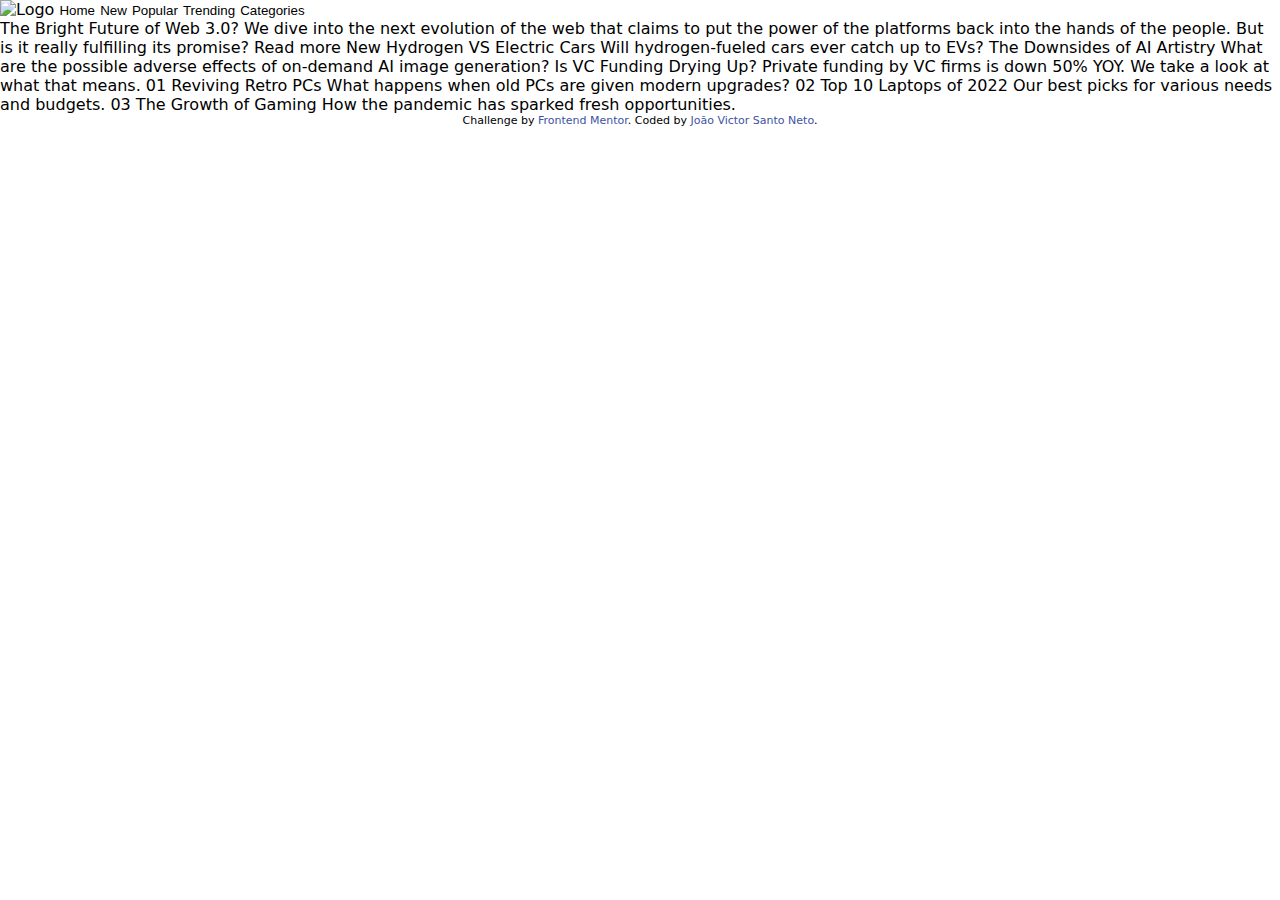
==== HTML/index.html @ a40088ef "The buttons of header was been created" ====
<!DOCTYPE html>
<html lang="en">
<head>
  <meta charset="UTF-8">
  <meta name="viewport" content="width=device-width, initial-scale=1.0"> <!-- displays site properly based on user's device -->

  <link rel="icon" type="image/png" sizes="32x32" href="./images/favicon-32x32.png">
  <link rel="stylesheet" href="../CSS/reset.css">
  <link rel="stylesheet" href="../CSS/global.css">
  <link rel="stylesheet" href="../CSS/button.css">

  <title>Frontend Mentor | News homepage</title>

  <!-- Feel free to remove these styles or customise in your own stylesheet 👍 -->
  <style>
    .attribution { font-size: 11px; text-align: center; }
    .attribution a { color: hsl(228, 45%, 44%); }
  </style>
</head>
<body>

  <header class="header">

      <img src="../images/logo.svg" alt="Logo">
    <span class="header header-buttons">
      <button class="btn-header">Home</button> 
      <button class="btn-header">New</button> 
      <button class="btn-header">Popular</button> 
      <button class="btn-header">Trending</button> 
      <button class="btn-header">Categories</button> 
    </span>

  </header>

  The Bright Future of Web 3.0?

  We dive into the next evolution of the web that claims to put the power of the platforms back into the hands of the people. 
  But is it really fulfilling its promise?

  Read more

  New 

  Hydrogen VS Electric Cars
  Will hydrogen-fueled cars ever catch up to EVs?

  The Downsides of AI Artistry
  What are the possible adverse effects of on-demand AI image generation?

  Is VC Funding Drying Up?
  Private funding by VC firms is down 50% YOY. We take a look at what that means.

  01
  Reviving Retro PCs
  What happens when old PCs are given modern upgrades?

  02
  Top 10 Laptops of 2022
  Our best picks for various needs and budgets.

  03
  The Growth of Gaming
  How the pandemic has sparked fresh opportunities.
  
  <div class="attribution">
    Challenge by <a href="https://www.frontendmentor.io?ref=challenge" target="_blank">Frontend Mentor</a>. 
    Coded by <a href="#">João Victor Santo Neto</a>.
  </div>
</body>
</html>
---- CSS/global.css ----
html{
    font-family: system-ui, -apple-system, 
    BlinkMacSystemFont, 'Segoe UI', 
    Roboto, Oxygen, Ubuntu, Cantarell, 
    'Open Sans', 'Helvetica Neue', 
    sans-serif;
}

a
{
    text-decoration: none;
    text-decoration-color: none;
    color: inherit;
}
---- CSS/button.css ----
.btn-header{
    border-style: none;
    background-color: #fff;
    

}
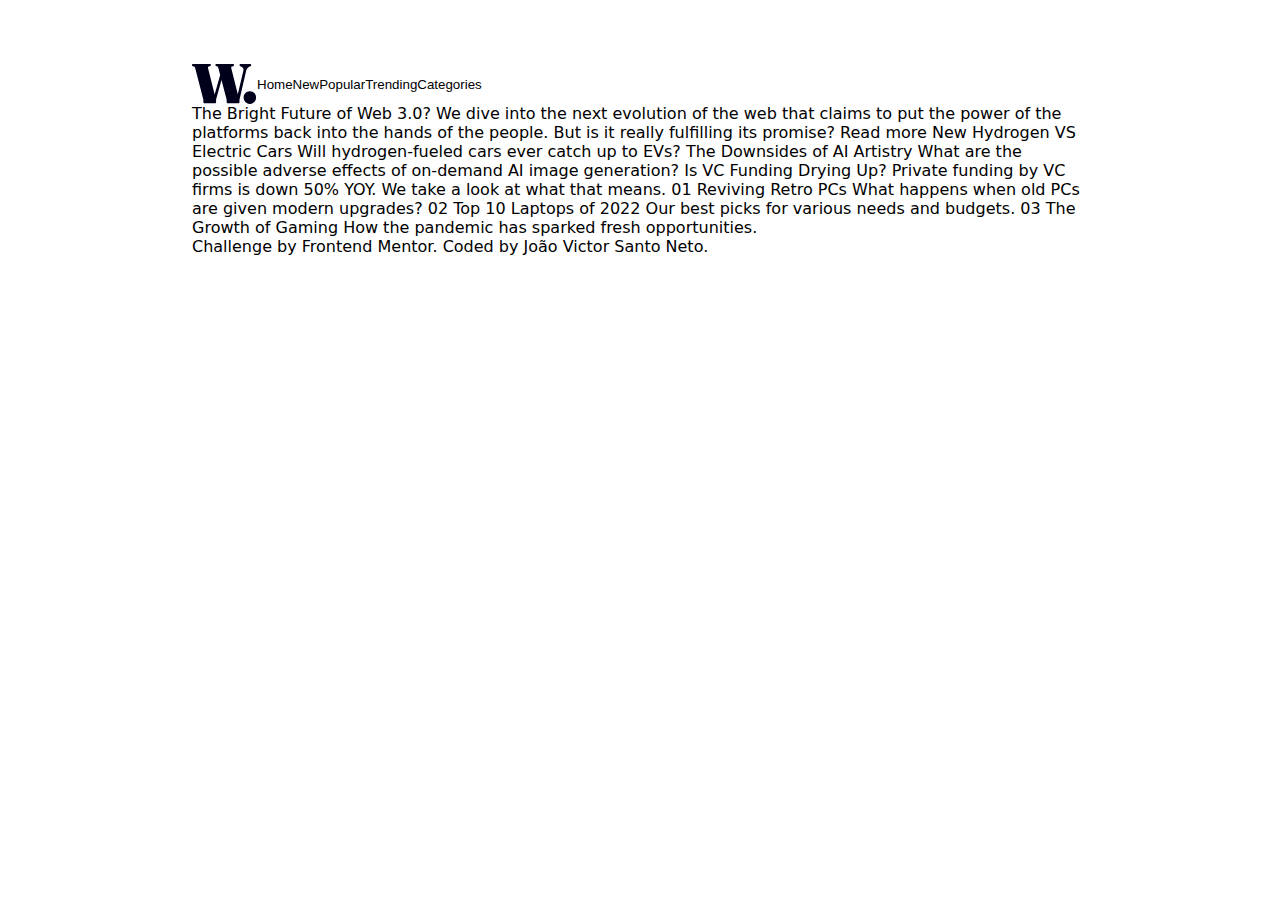
==== commit f65f5d5d: "Header was been started" ====
--- a/HTML/index.html
+++ b/HTML/index.html
@@ -8,29 +8,30 @@
   <link rel="stylesheet" href="../CSS/reset.css">
   <link rel="stylesheet" href="../CSS/global.css">
   <link rel="stylesheet" href="../CSS/button.css">
+  <link rel="stylesheet" href="../CSS/header.css">
 
   <title>Frontend Mentor | News homepage</title>
 
   <!-- Feel free to remove these styles or customise in your own stylesheet 👍 -->
-  <style>
+  <!-- <style>
     .attribution { font-size: 11px; text-align: center; }
     .attribution a { color: hsl(228, 45%, 44%); }
-  </style>
+  </style>-->
 </head>
 <body>
 
   <header class="header">
+        <svg width="65" height="40" xmlns="http://www.w3.org/2000/svg"><path d="M23.016 39.2c.317 0 .574-.093.77-.28.196-.187.294-.457.294-.812v-1.82c0-.448.033-.84.098-1.176.065-.336.145-.663.238-.98l5.09-18.122 4.822 18.57c.112.384.193.682.243.895l.023.099c.047.215.07.453.07.714v1.82c0 .355.098.625.294.812.196.187.453.28.77.28h10.696c.299 0 .55-.093.756-.28.205-.187.308-.457.308-.812v-1.82c0-.373.023-.705.07-.994.047-.29.135-.677.266-1.162L54.04 7.224c.299-1.25.765-2.254 1.4-3.01.635-.756 1.363-1.311 2.184-1.666l.672-.308c.336-.168.574-.331.714-.49.14-.159.21-.369.21-.63 0-.336-.117-.607-.35-.812C58.637.103 58.287 0 57.82 0h-8.904c-.467 0-.817.103-1.05.308-.233.205-.35.476-.35.812 0 .261.06.471.182.63.121.159.313.303.574.434l.616.224c1.12.41 1.871.999 2.254 1.764s.453 1.661.21 2.688l-5.535 23.486-6.477-25.81c-.133-.58-.17-1.018-.11-1.31l.026-.104c.093-.29.317-.49.672-.602l1.232-.336c.299-.112.518-.257.658-.434a.986.986 0 0 0 .21-.63c0-.355-.112-.63-.336-.826C41.468.098 41.122 0 40.656 0H24.78c-.448 0-.789.098-1.022.294-.233.196-.35.471-.35.826 0 .224.06.415.182.574.121.159.322.294.602.406l1.176.42c.261.093.462.243.602.448.14.205.294.607.462 1.204l1.751 6.742-5.553 19.475L16.128 4.48c-.147-.49-.194-.898-.14-1.223l.028-.135c.093-.345.327-.574.7-.686l1.456-.336c.504-.168.756-.504.756-1.008 0-.336-.112-.602-.336-.798C18.368.098 18.022 0 17.556 0H1.344C.896 0 .56.098.336.294.112.49 0 .756 0 1.092c0 .224.056.434.168.63.112.196.29.35.532.462l1.232.392c.355.13.625.308.812.532.187.224.345.579.476 1.064l7.84 30.408c.112.43.191.751.238.966.047.215.07.462.07.742v1.82c0 .355.103.625.308.812.205.187.467.28.784.28h10.556Zm34.804.7c1.195 0 2.263-.29 3.206-.868a6.338 6.338 0 0 0 2.24-2.338c.55-.98.826-2.04.826-3.178 0-1.157-.275-2.212-.826-3.164a6.325 6.325 0 0 0-2.24-2.282c-.943-.57-2.011-.854-3.206-.854-1.157 0-2.207.285-3.15.854a6.325 6.325 0 0 0-2.24 2.282c-.55.952-.826 2.007-.826 3.164 0 1.139.275 2.198.826 3.178.55.98 1.297 1.76 2.24 2.338.943.579 1.993.868 3.15.868Z" fill="#00001A"/></svg>
+        <div class="header header-buttons">
+          <button class="header-item btn-header">Home</button> 
+          <button class="header-item btn-header">New</button> 
+          <button class="header-item btn-header">Popular</button> 
+          <button class="header-item btn-header">Trending</button> 
+          <button class="header-item btn-header">Categories</button> 
+        </div>
+  </header>
 
-      <img src="../images/logo.svg" alt="Logo">
-    <span class="header header-buttons">
-      <button class="btn-header">Home</button> 
-      <button class="btn-header">New</button> 
-      <button class="btn-header">Popular</button> 
-      <button class="btn-header">Trending</button> 
-      <button class="btn-header">Categories</button> 
-    </span>
-
-  </header>
+  <main>
 
   The Bright Future of Web 3.0?
 
@@ -61,6 +62,8 @@
   03
   The Growth of Gaming
   How the pandemic has sparked fresh opportunities.
+
+</main>
   
   <div class="attribution">
     Challenge by <a href="https://www.frontendmentor.io?ref=challenge" target="_blank">Frontend Mentor</a>. 
--- a/CSS/global.css
+++ b/CSS/global.css
@@ -12,3 +12,10 @@
     text-decoration-color: none;
     color: inherit;
 }
+
+body{
+    padding-left: 15%;
+    padding-right: 15%;
+    padding-top: 5%;
+    padding-bottom: 8%;
+}
--- a/CSS/button.css
+++ b/CSS/button.css
@@ -1,6 +1,5 @@
 .btn-header{
     border-style: none;
     background-color: #fff;
-    
-
+    cursor: pointer;
 }--- a/CSS/header.css
+++ b/CSS/header.css
@@ -0,0 +1,18 @@
+.header{
+    display: flex;
+    flex-direction: row;
+}
+
+.header-buttons01{
+    flex: 50%;
+}
+
+.header-buttons {
+    flex: 1;
+    flex-wrap: wrap;
+    flex-grow: 100%;
+}
+
+.header-item{
+    flex-basis: auto;
+}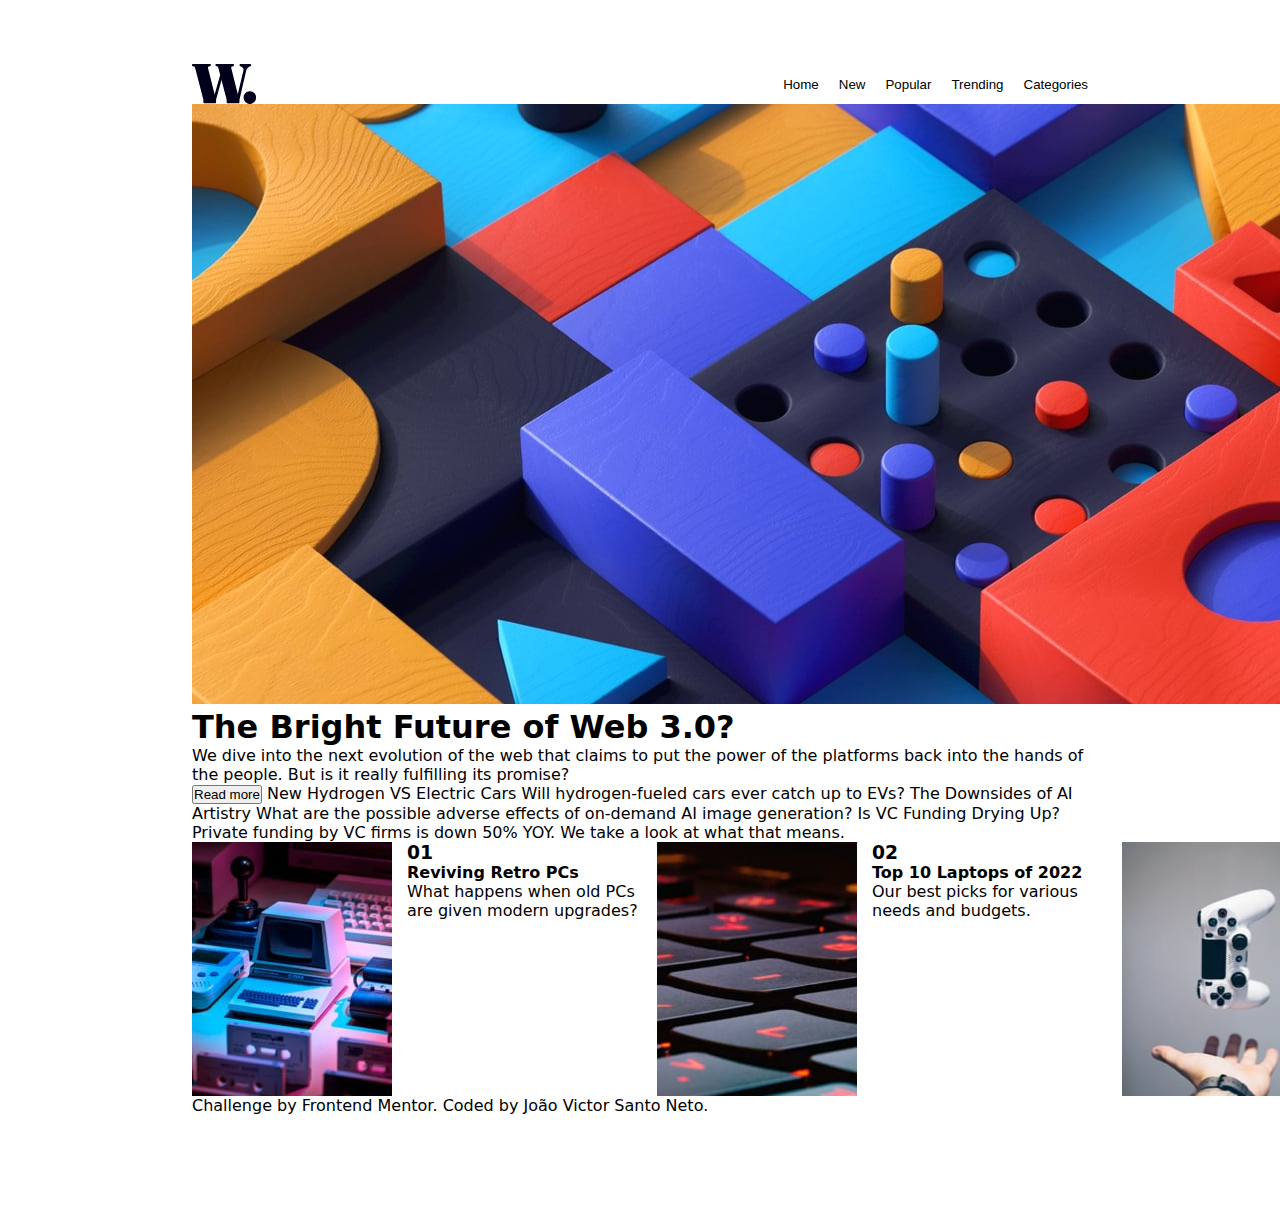
==== commit ab46bb66: "Footer was been started, the display flex was used to align the itens. In main, the structure almost" ====
--- a/HTML/index.html
+++ b/HTML/index.html
@@ -9,6 +9,7 @@
   <link rel="stylesheet" href="../CSS/global.css">
   <link rel="stylesheet" href="../CSS/button.css">
   <link rel="stylesheet" href="../CSS/header.css">
+  <link rel="stylesheet" href="../CSS/main.css">
 
   <title>Frontend Mentor | News homepage</title>
 
@@ -33,37 +34,59 @@
 
   <main>
 
-  The Bright Future of Web 3.0?
+    <img src="../assets/images/image-web-3-desktop.jpg" alt="image-web-3-desktop">
 
-  We dive into the next evolution of the web that claims to put the power of the platforms back into the hands of the people. 
-  But is it really fulfilling its promise?
+    <h1>The Bright Future of Web 3.0?</h1> 
 
-  Read more
+    <p> We dive into the next evolution of the web that claims to put the power of the platforms back into the hands of the people. 
+      But is it really fulfilling its promise? </p> 
 
-  New 
+    <button>Read more</button> 
 
-  Hydrogen VS Electric Cars
-  Will hydrogen-fueled cars ever catch up to EVs?
+    New 
 
-  The Downsides of AI Artistry
-  What are the possible adverse effects of on-demand AI image generation?
+    Hydrogen VS Electric Cars
+    Will hydrogen-fueled cars ever catch up to EVs?
 
-  Is VC Funding Drying Up?
-  Private funding by VC firms is down 50% YOY. We take a look at what that means.
+    The Downsides of AI Artistry
+    What are the possible adverse effects of on-demand AI image generation?
 
-  01
-  Reviving Retro PCs
-  What happens when old PCs are given modern upgrades?
+    Is VC Funding Drying Up?
+    Private funding by VC firms is down 50% YOY. We take a look at what that means.
+  
+  </main>
+  
+  <footer class="footer">
+      <div class="footer footer-pcs-reto">
+        <img src="../assets/images/image-retro-pcs.jpg" alt="image-retro-pcs">
+      <span class="footer-descricao">
+        <h3>01</h3> 
+        <a href="#"><h4> Reviving Retro PCs </h4></a> 
+        <p class="footer-txt">What happens when old PCs are given modern upgrades?</p> 
+      </span>
+      </div>
 
-  02
-  Top 10 Laptops of 2022
-  Our best picks for various needs and budgets.
+      <div class="footer footer-laptops">
+        <img src="../assets/images/image-top-laptops.jpg" alt="image-top-laptops">
+      <span class="footer-descricao">
+        <h3>02</h3> 
+        <a href="#"><h4>Top 10 Laptops of 2022</h4></a> 
+        <p class="footer-txt">Our best picks for various needs and budgets.</p> 
+      </span>
+      </div> 
 
-  03
-  The Growth of Gaming
-  How the pandemic has sparked fresh opportunities.
+      <div class="footer footer-gaming-growth">
+        <img src="../assets/images/image-gaming-growth.jpg" alt="image-gaming-growth.jpg">
+      <span class="footer-descricao"> 
+        <h3>03</h3> 
+        <a href="#"><h4>The Growth of Gaming</h4></a> 
+        <p class="footer-txt">How the pandemic has sparked fresh opportunities.</p> 
+      </span>
+      </div>
+      
+    </footer>
 
-</main>
+
   
   <div class="attribution">
     Challenge by <a href="https://www.frontendmentor.io?ref=challenge" target="_blank">Frontend Mentor</a>. 
--- a/CSS/header.css
+++ b/CSS/header.css
@@ -1,18 +1,16 @@
 .header{
     display: flex;
     flex-direction: row;
-}
+    flex: auto;
 
-.header-buttons01{
-    flex: 50%;
 }
 
 .header-buttons {
-    flex: 1;
-    flex-wrap: wrap;
-    flex-grow: 100%;
+       justify-content: flex-end;
+       gap: 20px;
+       
 }
 
 .header-item{
-    flex-basis: auto;
+    
 }--- a/CSS/main.css
+++ b/CSS/main.css
@@ -0,0 +1,14 @@
+.footer{
+    display: flex;
+    flex-direction: row;   
+    justify-content: space-between;
+}
+
+.footer-txt{
+    inline-size: 250px;
+    
+}
+
+.footer-descricao{
+    padding-left: 15px;
+}
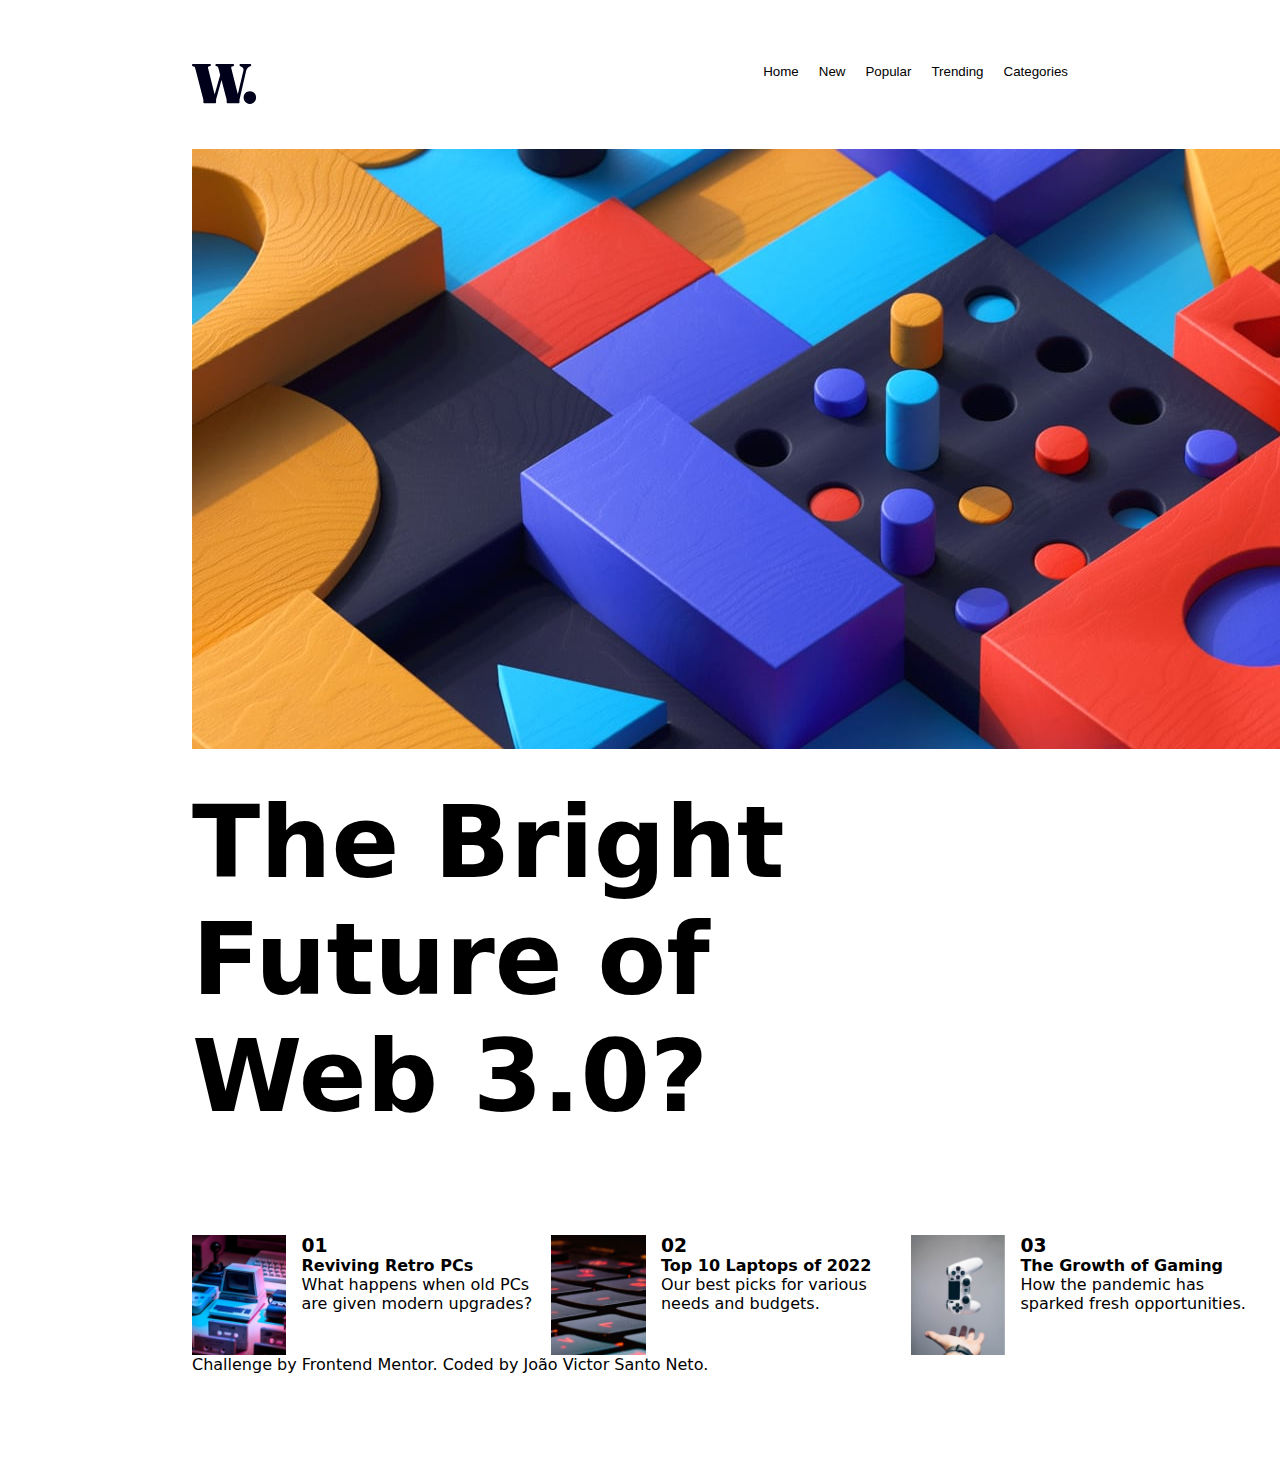
==== commit 71c7304f: "Main was finished aand the responsiveness was created for max-width 768px" ====
--- a/HTML/index.html
+++ b/HTML/index.html
@@ -24,41 +24,55 @@
   <header class="header">
         <svg width="65" height="40" xmlns="http://www.w3.org/2000/svg"><path d="M23.016 39.2c.317 0 .574-.093.77-.28.196-.187.294-.457.294-.812v-1.82c0-.448.033-.84.098-1.176.065-.336.145-.663.238-.98l5.09-18.122 4.822 18.57c.112.384.193.682.243.895l.023.099c.047.215.07.453.07.714v1.82c0 .355.098.625.294.812.196.187.453.28.77.28h10.696c.299 0 .55-.093.756-.28.205-.187.308-.457.308-.812v-1.82c0-.373.023-.705.07-.994.047-.29.135-.677.266-1.162L54.04 7.224c.299-1.25.765-2.254 1.4-3.01.635-.756 1.363-1.311 2.184-1.666l.672-.308c.336-.168.574-.331.714-.49.14-.159.21-.369.21-.63 0-.336-.117-.607-.35-.812C58.637.103 58.287 0 57.82 0h-8.904c-.467 0-.817.103-1.05.308-.233.205-.35.476-.35.812 0 .261.06.471.182.63.121.159.313.303.574.434l.616.224c1.12.41 1.871.999 2.254 1.764s.453 1.661.21 2.688l-5.535 23.486-6.477-25.81c-.133-.58-.17-1.018-.11-1.31l.026-.104c.093-.29.317-.49.672-.602l1.232-.336c.299-.112.518-.257.658-.434a.986.986 0 0 0 .21-.63c0-.355-.112-.63-.336-.826C41.468.098 41.122 0 40.656 0H24.78c-.448 0-.789.098-1.022.294-.233.196-.35.471-.35.826 0 .224.06.415.182.574.121.159.322.294.602.406l1.176.42c.261.093.462.243.602.448.14.205.294.607.462 1.204l1.751 6.742-5.553 19.475L16.128 4.48c-.147-.49-.194-.898-.14-1.223l.028-.135c.093-.345.327-.574.7-.686l1.456-.336c.504-.168.756-.504.756-1.008 0-.336-.112-.602-.336-.798C18.368.098 18.022 0 17.556 0H1.344C.896 0 .56.098.336.294.112.49 0 .756 0 1.092c0 .224.056.434.168.63.112.196.29.35.532.462l1.232.392c.355.13.625.308.812.532.187.224.345.579.476 1.064l7.84 30.408c.112.43.191.751.238.966.047.215.07.462.07.742v1.82c0 .355.103.625.308.812.205.187.467.28.784.28h10.556Zm34.804.7c1.195 0 2.263-.29 3.206-.868a6.338 6.338 0 0 0 2.24-2.338c.55-.98.826-2.04.826-3.178 0-1.157-.275-2.212-.826-3.164a6.325 6.325 0 0 0-2.24-2.282c-.943-.57-2.011-.854-3.206-.854-1.157 0-2.207.285-3.15.854a6.325 6.325 0 0 0-2.24 2.282c-.55.952-.826 2.007-.826 3.164 0 1.139.275 2.198.826 3.178.55.98 1.297 1.76 2.24 2.338.943.579 1.993.868 3.15.868Z" fill="#00001A"/></svg>
         <div class="header header-buttons">
-          <button class="header-item btn-header">Home</button> 
-          <button class="header-item btn-header">New</button> 
-          <button class="header-item btn-header">Popular</button> 
-          <button class="header-item btn-header">Trending</button> 
-          <button class="header-item btn-header">Categories</button> 
+          <button class="btn-header">Home</button> 
+          <button class="btn-header">New</button> 
+          <button class="btn-header">Popular</button> 
+          <button class="btn-header">Trending</button> 
+          <button class="btn-header">Categories</button> 
         </div>
   </header>
 
-  <main>
+  <main class="main">
+    <div class="main-block-01">
+      <img src="../assets/images/image-web-3-desktop.jpg" alt="image-web-3-desktop" class="image-main">
+      <div class="main-block-01-txt">
+          <h1 class="main-txt-h1">The Bright Future of Web 3.0?</h1> 
+        <span>
+          <p class="main-txt"> We dive into the next evolution of the web that claims to put the power of the platforms back into the hands of the people. 
+            But is it really fulfilling its promise? </p> 
+          <button class="btn-main">READ MORE</button> 
+        </span>
+      </div>
+    </div>
+    <div class="main-block-02">
+     <!--<div class="main-block-02 main-block-02-content">--> 
+        <div class="main-block-02-content-detail main-block-02-content">
 
-    <img src="../assets/images/image-web-3-desktop.jpg" alt="image-web-3-desktop">
+          <p class="main-block-02-color01"> New </p>
+          <p class="main-block-02-color02"> Hydrogen VS Electric Cars</p>
+          <p class="main-block-02-color03"> Will hydrogen-fueled cars ever catch up to EVs?</p>
 
-    <h1>The Bright Future of Web 3.0?</h1> 
+        </div>
+        <div class="main-block-02-content-detail main-block-02-content">
 
-    <p> We dive into the next evolution of the web that claims to put the power of the platforms back into the hands of the people. 
-      But is it really fulfilling its promise? </p> 
+          <p class="main-block-02-color02"> The Downsides of AI Artistry</p>
+          <p class="main-block-02-color03"> What are the possible adverse effects of on-demand AI image generation?</p>
 
-    <button>Read more</button> 
+        </div>
+        <div class="main-block-02-content">
 
-    New 
+        <p class="main-block-02-color02"> Is VC Funding Drying Up? </p>
+        <p class="main-block-02-color03"> Private funding by VC firms is down 50% YOY. We take a look at what that means. </p>
 
-    Hydrogen VS Electric Cars
-    Will hydrogen-fueled cars ever catch up to EVs?
-
-    The Downsides of AI Artistry
-    What are the possible adverse effects of on-demand AI image generation?
-
-    Is VC Funding Drying Up?
-    Private funding by VC firms is down 50% YOY. We take a look at what that means.
+        </div>
+       <!--</div>-->
+   </div>
   
   </main>
   
   <footer class="footer">
-      <div class="footer footer-pcs-reto">
-        <img src="../assets/images/image-retro-pcs.jpg" alt="image-retro-pcs">
+      <div class="footer-content footer-pcs-reto">
+        <img src="../assets/images/image-retro-pcs.jpg" alt="image-retro-pcs" class="image-footer">
       <span class="footer-descricao">
         <h3>01</h3> 
         <a href="#"><h4> Reviving Retro PCs </h4></a> 
@@ -66,8 +80,8 @@
       </span>
       </div>
 
-      <div class="footer footer-laptops">
-        <img src="../assets/images/image-top-laptops.jpg" alt="image-top-laptops">
+      <div class="footer-content footer-laptops">
+        <img src="../assets/images/image-top-laptops.jpg" alt="image-top-laptops" class="image-footer">
       <span class="footer-descricao">
         <h3>02</h3> 
         <a href="#"><h4>Top 10 Laptops of 2022</h4></a> 
@@ -75,8 +89,8 @@
       </span>
       </div> 
 
-      <div class="footer footer-gaming-growth">
-        <img src="../assets/images/image-gaming-growth.jpg" alt="image-gaming-growth.jpg">
+      <div class="footer-content footer-gaming-growth">
+        <img src="../assets/images/image-gaming-growth.jpg" alt="image-gaming-growth.jpg" class="image-footer">
       <span class="footer-descricao"> 
         <h3>03</h3> 
         <a href="#"><h4>The Growth of Gaming</h4></a> 
--- a/CSS/button.css
+++ b/CSS/button.css
@@ -2,4 +2,26 @@
     border-style: none;
     background-color: #fff;
     cursor: pointer;
+}
+
+.btn-header:hover{
+    color:  rgba(228, 61, 75, 0.89);
+}
+
+.btn-main{
+    font-size:medium;
+    color: rgba(255, 255, 255, 0.842);
+    background-color: rgba(231, 43, 59, 0.89);
+    border-style: none;
+    padding-top: 8px;
+    padding-bottom: 8px;
+    padding-left: 18px;
+    padding-right: 18px;
+    cursor: pointer;
+
+}
+
+.btn-main:hover{
+    background-color: rgba(160, 126, 129, 0.89);
+
 }--- a/CSS/header.css
+++ b/CSS/header.css
@@ -1,7 +1,15 @@
+.header::after
+{
+    content: '';
+    clear: both;
+    display: table;
+}  
+
 .header{
     display: flex;
     flex-direction: row;
     flex: auto;
+    margin-bottom: 35px;
 
 }
 
@@ -11,6 +19,8 @@
        
 }
 
-.header-item{
+@media only screen (max-width:768px){
     
-}+}
+
+
--- a/CSS/main.css
+++ b/CSS/main.css
@@ -1,7 +1,124 @@
+.main::after
+{
+    content: '';
+    clear: both;
+    display: table;
+}
+
+.main{
+    display: flex;
+    flex-direction: row;
+    justify-content: space-between;
+    flex: auto;
+    gap: 25px;
+    margin-bottom: 100px;
+}
+
+.main-block-01{
+    display: flex;
+    flex-direction: column;
+    flex: auto;
+}
+
+.main-block-01-txt{
+    display: flex;
+    flex-direction: row;
+    flex: auto;
+    padding-top: 35px;
+    flex-wrap: wrap;
+    justify-content: space-between;
+}
+
+.main-txt{
+    inline-size: 350px;
+    padding-bottom: 10px;
+    flex: 100%;
+}
+
+.main-txt-h1{
+    font-size: 100px;
+    inline-size: 600px;
+}
+
+.main-block-02{
+    display: flex;
+    flex-direction: column;
+    flex: 33%;
+    background-color: rgb(16, 6, 27);
+    color: #fff;
+
+}
+
+.main-block-02-content{
+    padding-top: 20px;
+    padding-left: 10px;
+    padding-right: 10px;
+    padding-bottom: 10px;
+    flex: 33%;
+
+}
+
+.main-block-02-content-detail{
+    border-bottom-style: groove;
+    border-bottom-width: thin;
+    border-color: rgba(147, 147, 192, 0.63);
+}
+
+.main-block-02-color01{
+    color: coral;
+    font-size:55px;
+    padding-bottom: 35px;
+}
+
+.main-block-02-color02{
+    color: #fff;
+    font-size:20px;
+    padding-bottom: 35px;
+}
+
+.main-block-02-color03{
+    color: #fff;
+    font-size:15px;
+}
+
+@media only screen and (max-width:768px) {
+    .main
+    {
+        flex-direction: column;
+        margin-bottom: 50px;
+
+    }
+    .main-block-01-txt
+    {
+        flex-direction: column;
+    }
+    .main-txt-h1{
+        font-size: 70px;
+        inline-size: 450px;
+    }
+
+    .image-main{
+        src: url(../assets/images/image-web-3-mobile.jpg);
+    }
+
+}
+
+.footer::after
+{
+    content: '';
+    clear: both;
+    display: table;
+}
+
 .footer{
     display: flex;
     flex-direction: row;   
     justify-content: space-between;
+}
+
+.footer-content{
+    display: flex;
+    flex-direction: row;  
 }
 
 .footer-txt{
@@ -12,3 +129,25 @@
 .footer-descricao{
     padding-left: 15px;
 }
+
+.image-footer{
+    height: 120px;
+}
+
+@media only screen and (max-width:768px) {
+    .footer
+    {
+        flex-direction: column;
+
+    }
+
+    .image-footer{
+        width: max-content;
+    }
+
+    .footer-content{
+        padding-bottom: 15px;
+    }
+    
+}
+
